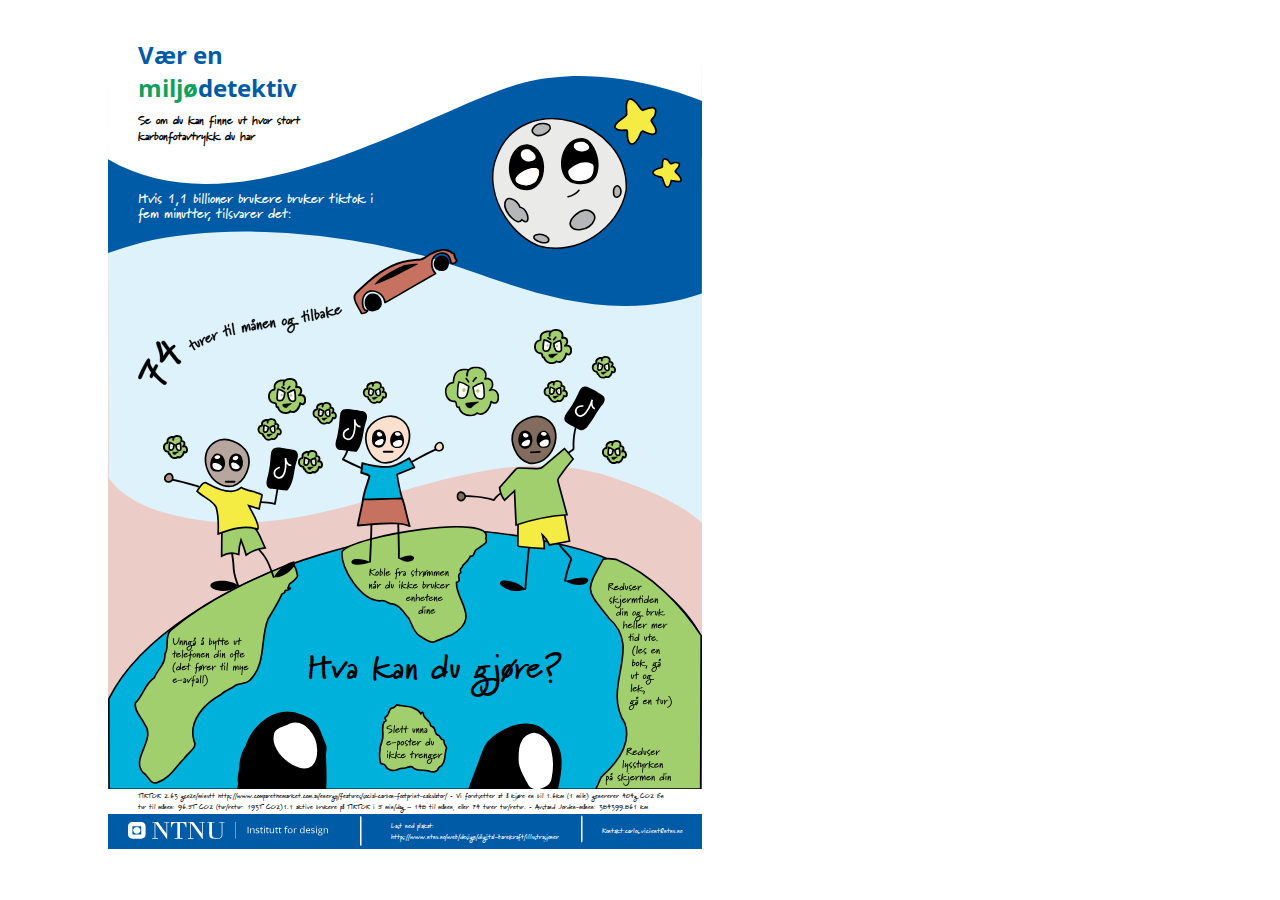
==== index.html @ 93045994 "footer fix" ====
<!DOCTYPE html>
<html lang="en">

<head>
  <meta charset="UTF-8">
  <meta name="viewport" content="width=device-width, initial-scale=1.0">
  <link rel="stylesheet" href="assets/styles/style.css">
  <link rel="shortcut icon" href="assets/icons/moon.svg" type="image/x-icon">
  <title>IDG1293-2024 Oblig 2</title>
</head>
<body>
  <div id="poster">

<!--White wave-->
  <header class="header--white-wave">
    <img class="white-wave__img" src="assets/icons/white-wave.svg" alt="white-wave">
    <div class="header--white-wave__item">
      <h1 class="header--white-wave__title">Vær en <br><span
          class="header--white-wave__title--green">miljø</span>detektiv</h1>
      <h2 class="header--white-wave__subtitle">Se om du kan finne ut hvor stort<br>karbonfotavtrykk du har</h2>
    </div>
  </header>
<!--End of White wave-->

  <section class="cont--blue-wave">
    <div class="cont--blue-wave__wrapper">
    <img class="cont--blue-wave__img" src="assets/icons/blue-wave.svg" src="assets/icons/blue-wave.svg" class="bluewave" alt="bluewave">

      <p class="cont--blue-wave__text">Hvis 1,1 billioner brukere bruker tiktok i<br> fem minutter, tilsvarer det:</p>
    
  <!--Moon and Star conatiner-->
    <div class="cont--blue-wave__figure">
      <img class="moon" src="assets/icons/moon.svg" alt="moon">
      <img class="bigstar" src="assets/icons/bigstar.svg" alt="bigstar">
      <img class="star" src="assets/icons/star.svg" alt="star">
    </div>
  </div>
  </section>
<!--End of blue wave-->
  
  
<!--Lightblue wave-->
  <section class="cont--lightblue-wave">
    <img class="cont--lightblue-wave__img" src="assets/icons/lightblue-wave.svg" class="bluewave" alt="bluewave">
    
  <!--Car-->
    <div class="cont--lightblue__item">
      <img class="cont--lightblue-wave__icon--car" src="assets/icons/car.svg" alt="">
    </div>

    <div class="greenguy--group">
      <!--gg stands for green guy for the reff-->
      <img class="greenguy greenguy--small" id="gg-1" src="assets/icons/small-greenguy.svg" alt="co2-cloud">
      
      <img class="greenguy greenguy--small" id="gg-2" src="assets/icons/small-greenguy.svg" alt="co2-cloud">
      
      <img class="greenguy greenguy--medium" id="gg-3" src="assets/icons/medium-greenguy.svg" alt="co2-cloud">
      
      <img class="greenguy greenguy--large" id="gg-4" src="assets/icons/big-greenguy.svg" alt="co2-cloud">
      
      <img class="greenguy greenguy--medium" id="gg-5" src="assets/icons/medium-greenguy.svg" alt="co2-cloud">
      
      <img class="greenguy greenguy--small" id="gg-6" src="assets/icons/small-greenguy.svg" alt="co2-cloud">
    </div>
  </section>
<!--end of Lightblue wave-->


<!--Lightred "wave"-->
  <section class="cont--lightred-wave">
    
    <div class="cont--lightred-wave__item">
    <!--Animated green guys-->
    <img class="cont--lightred-wave__icon--kids" src="assets/icons/kids.svg" alt="kids">
      </div>
  <!--Earth-->
  <div class="cont--earth">
    <h1 class="cont--earth__title">Hva kan du gjøre?</h1>
    <img class="cont--earth__img" src="assets/icons/earth.svg" alt="earth">
   </div>

    <!--Eyes Container-->
    <div class="cont--eye">
      <!--Left-eye-->
      <div class="cont--eye-left">
        <img class="cont--eye-left--eye" src="assets/icons/left-eye.svg" alt="">
        <img class="cont--eye-left--eyeball" src="assets/icons/left-eyeball.svg" alt="">
      </div>

      <!--Right-eye-->
      <div class="cont--eye-right">
        <img class="cont--eye-right--eye" src="assets/icons/right-eye.svg" alt="">
        <img class="cont--eye-right--eyeball" src="assets/icons/right-eyeball.svg" alt="">
      </div>
    </div>
 
    <!--End of Eyes-->
  </section>
  <!--end of Earth-->
<!--end of Lightred "wave"-->


<!--Footer-->
  <!--White-Footer-->
  <footer class="footer">
    <div class="footer--white">
      <p class="footer--white__text">
        TIKTOK 2.63 gco2e/minutt https://www.comparethemarket.com.au/energy/features/social-carbon-footprint-calculator/
        • Vi forutsetter at å kjøre en bil 1.6km (1 mile) genererer 404g CO2
        En tur til månen: 96.5T CO2 (tur/retur: 193T CO2)1.1 aktive brukere på TIKTOK i 5 min/dag = 148 til månen,
        eller 74 turer tur/retur. • Avstand Jorden-månen: 384399.861 km
      </p>
    </div>
  <!--End of White-Footer-->

  <!--Blue-Footer-->
    <div class="footer--blue">
      <div class="footer--blue__item">
        <img class="footer--blue__img" src="assets/icons/ntnu-logo.svg" alt="Ntnu logo">
      </div>

      <div class="footer--blue__item--divider">
        <svg viewBox="0 0 100 100" width="50px" height="30px">
          <rect x="50%" width="5px" height="100px" rx="0.5vw" ry="0.5vw"  fill="#ffffff"/>
        </svg>
      </div>

      <div class="footer--blue__item">
        <a class="footer--blue__link" href="/assets/icons/poster.svg" download="poster">
          Last ned plakat:<br>https://www.ntnu.no/web/design/digital-barekraft/illustrasjoner</a>
      </div>

      <div class="footer--blue__item--divider">
        <svg viewBox="0 0 100 100" width="30px" height="45px">
          <rect x="50%" width="5px" height="90px" rx="0.5vw" ry="0.5vw"  fill="#ffffff" />
        </svg>
      </div>

      <div class="footer--blue__item">
        <a class="footer--blue__link" href="mailto:carlos.vicient@ntnu.no">
          Kontakt:carlos.vicient@ntnu.no</a>
      </div>
  </footer>
</div>
</div>
  <!--End of Blue-Footer-->
<!--End of Footer-->
</div>
</body>
</html>
---- assets/styles/style.css ----
@font-face {
  font-family: "Marydale-bold";
  src: url("./fonts/Marydale Bold.ttf") format("truetype"), url("./fonts/Marydale Bold.woff") format("woff");
}
@font-face {
  font-family: "Marydale-regular";
  src: url("./fonts/Marydale Regular.ttf") format("truetype"), url("./fonts/Marydale Regular.woff") format("woff");
}
@font-face {
  font-family: "Open-sans";
  src: url("./fonts/Open Sans Bold.ttf") format("truetype"), url("./fonts/Open Sans Bold.woff") format("woff");
}
@keyframes diagonalLeftRight {
  0%, 100% {
    transform: translate(100px, 100px);
  }
  50% {
    transform: translate(0px, 0px);
  }
}
@keyframes backAndForth-left {
  0%, 100% {
    transform: translate(-30%, 0px);
  }
  50% {
    transform: translate(10%, 0px);
  }
}
@keyframes backAndForth-right {
  0%, 100% {
    transform: translate(-60%, 0px);
  }
  50% {
    transform: translate(5%, 0px);
  }
}
@keyframes rotate-then-back {
  0%, 100% {
    transform: rotate(-30deg);
  }
  50% {
    transform: rotate(30deg);
  }
}
@keyframes spin {
  from {
    transform: rotate(0deg);
  }
  to {
    transform: rotate(360deg);
  }
}
@keyframes bounce {
  0%, 100% {
    transform: translateY(0);
  }
  50% {
    transform: translateY(-20px);
  }
}
body {
  padding: 0px 100px;
}

@media (max-width: 760px) {
  body {
    padding: 0;
  }
}
* {
  box-sizing: border-box;
}

#poster {
  display: flex;
  flex-direction: column;
  justify-content: space-between;
  position: relative;
  height: 841px;
  width: 594px;
  background-color: rgba(199, 113, 97, 0.36);
}

.header--white-wave {
  position: relative;
  z-index: 5;
  width: 100%;
  height: auto;
}
.header--white-wave__item {
  position: absolute;
  top: 0;
  z-index: 6;
  padding: 30px 0 0 30px;
}
.header--white-wave__title {
  margin: 0;
  font-family: "Open-sans";
  font-size: 24px;
  color: #005BA7;
}
.header--white-wave__title--green {
  color: #0FA15C;
}
.header--white-wave__subtitle {
  font-family: "Marydale-regular";
  font-size: 12px;
  line-height: 1.3;
}

.white-wave__img {
  position: absolute;
  top: 0;
}

.cont--blue-wave {
  position: absolute;
  top: 60px;
  z-index: 4;
  width: 100%;
}
.cont--blue-wave__wrapper {
  position: relative;
  width: 100%;
  height: 250px;
}
.cont--blue-wave__img {
  position: absolute;
  top: 0;
}
.cont--blue-wave__text {
  font-family: "Marydale-bold";
  font-size: 10.5pt;
  position: absolute;
  color: white;
  top: 110px;
  line-height: 1.1;
  z-index: 5;
  padding-left: 30px;
}
.cont--blue-wave__figure {
  position: absolute;
  top: 50px;
  width: 210px;
  right: 0px;
}

.moon {
  width: 135px;
  animation: rotate-then-back 6s ease-in-out infinite;
}

.bigstar {
  position: absolute;
  top: -20px;
  right: 45px;
  width: 43px;
  animation: spin 6s infinite;
}

.star {
  position: absolute;
  top: 40px;
  width: 30px;
  right: 20px;
  animation: spin 4s linear infinite;
}

.cont--lightblue-wave {
  position: relative;
  width: 100%;
  height: auto;
}
.cont--lightblue-wave__img {
  z-index: 3;
  position: absolute;
  top: 10px;
}
.cont--lightblue-wave__icon--car {
  position: absolute;
  top: 70px;
  width: 350px;
  padding-left: 30px;
  z-index: 4;
}

.cont--lightred-wave {
  position: relative;
  width: 100%;
  height: 500px;
}
.cont--lightred-wave__img {
  z-index: 2;
}
.cont--lightred-wave__item {
  z-index: 4;
  display: flex;
  justify-content: center;
  position: absolute;
  top: 7px;
  width: 100%;
  padding-right: 30px;
}
.cont--lightred-wave__icon--kids {
  width: 80%;
}

.greenguy {
  position: absolute;
}
.greenguy--group {
  width: 100%;
  height: 140px;
  position: absolute;
  top: 175px;
  z-index: 100;
}
.greenguy--small {
  width: 25px;
  animation: bounce 4s linear infinite;
}
.greenguy--medium {
  width: 38px;
  animation: bounce 2s linear infinite;
}
.greenguy--large {
  width: 60px;
  animation: bounce 3s linear infinite;
}

.greenguy:hover {
  animation: spin 0.5s linear infinite;
}

#gg-1 {
  bottom: 35px;
  left: 55px;
}

#gg-2 {
  bottom: 20px;
  left: 190px;
}

#gg-3 {
  bottom: 80px;
  left: 160px;
}

#gg-4 {
  top: 10px;
  right: 200px;
}

#gg-5 {
  top: -25px;
  right: 130px;
}

#gg-6 {
  bottom: 30px;
  right: 75px;
}

.cont--earth {
  position: absolute;
  bottom: 55px;
  width: 100%;
  z-index: 2;
}
.cont--earth__img {
  width: 100%;
}
.cont--earth__title {
  font-family: "Marydale-bold";
  z-index: 10;
  position: absolute;
  top: 45%;
  left: 55%;
  transform: translate(-50%, -50%);
  width: 50%;
  text-align: center;
  font-size: 34px;
}

.cont--eye {
  position: absolute;
  z-index: 10;
  bottom: -30px;
  height: 200px;
  left: 50%;
  transform: translateX(-50%);
  display: flex;
  justify-content: space-between;
  align-items: center;
  width: 100%;
  max-width: 60%;
  z-index: 3;
}

.cont--eye-left {
  display: flex;
  height: 100%;
  width: 150px;
  padding: 0;
}
.cont--eye-left--eye {
  left: 10px;
  position: relative;
  max-width: 60%;
  bottom: 20px;
}
.cont--eye-left--eyeball {
  position: absolute;
  top: 42px;
  left: 45px;
  max-width: 47px;
  animation: backAndForth-left 8s infinite;
}

.cont--eye-right {
  display: flex;
  height: 100%;
  justify-content: center;
  max-width: 50%;
  left: 10px;
}
.cont--eye-right--eye {
  position: relative;
  max-width: 53%;
  padding: 0;
  bottom: 10px;
  left: 20px;
}
.cont--eye-right--eyeball {
  position: absolute;
  top: 52px;
  right: 28px;
  max-width: 38px;
  animation: backAndForth-right 8s infinite;
}

.footer {
  position: absolute;
  bottom: 0;
  z-index: 5;
  width: 100%;
  margin: 0;
  font-size: 8px;
}
.footer__img {
  width: 25vw;
}
.footer__link {
  display: flex;
  justify-content: flex-end;
}

.footer--white {
  display: flex;
  justify-content: center;
  align-items: center;
  background-color: white;
  padding: 0;
  height: 25px;
}
.footer--white__text {
  margin: 0;
  font-size: 6.5px;
  padding: 0 30px;
  text-align: left;
  font-family: "Marydale-bold";
  width: 100%;
}

.footer--blue {
  background-color: #005BA7;
  display: flex;
  justify-content: space-between;
  align-items: center;
  height: 35px;
  padding: 0 20px;
}
.footer--blue__img {
  width: 200px;
}
.footer--blue__item--divider {
  z-index: 5;
}
.footer--blue__link {
  color: rgb(255, 255, 255);
  font-family: "Marydale-bold";
  text-decoration: none;
  font-size: 5pt;
}/*# sourceMappingURL=style.css.map */
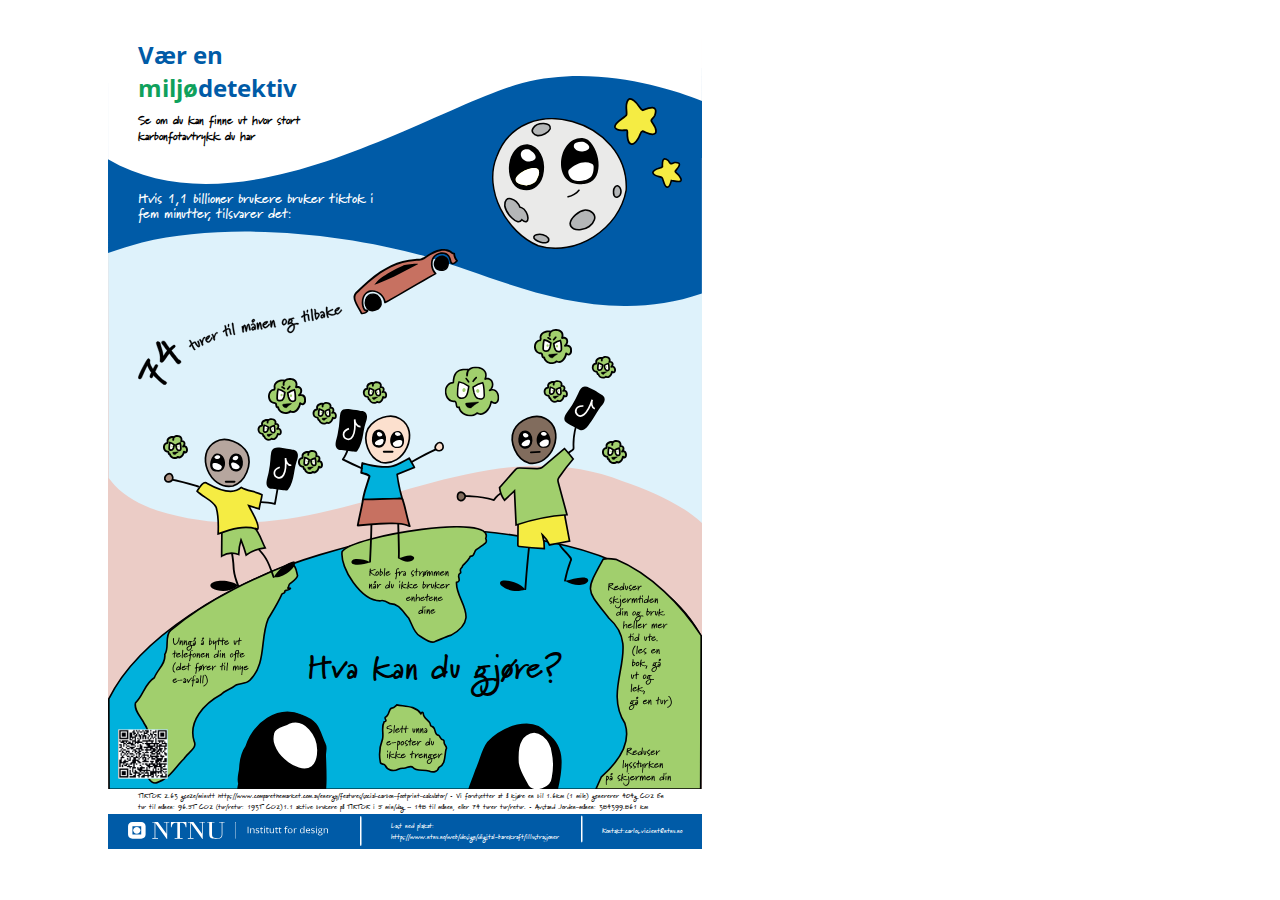
==== commit 5937bea4: "footer fix and qr-code" ====
--- a/index.html
+++ b/index.html
@@ -93,6 +93,9 @@
         <img class="cont--eye-right--eyeball" src="assets/icons/right-eyeball.svg" alt="">
       </div>
     </div>
+
+    <!--Qr-code-->
+    <img class="qr-code" src="assets/icons/qr-code.webp" alt="qr-code">
  
     <!--End of Eyes-->
   </section>
--- a/assets/styles/style.css
+++ b/assets/styles/style.css
@@ -340,6 +340,14 @@
   animation: backAndForth-right 8s infinite;
 }
 
+.qr-code {
+  z-index: 10;
+  width: 50px;
+  position: absolute;
+  bottom: 70px;
+  left: 10px;
+}
+
 .footer {
   position: absolute;
   bottom: 0;
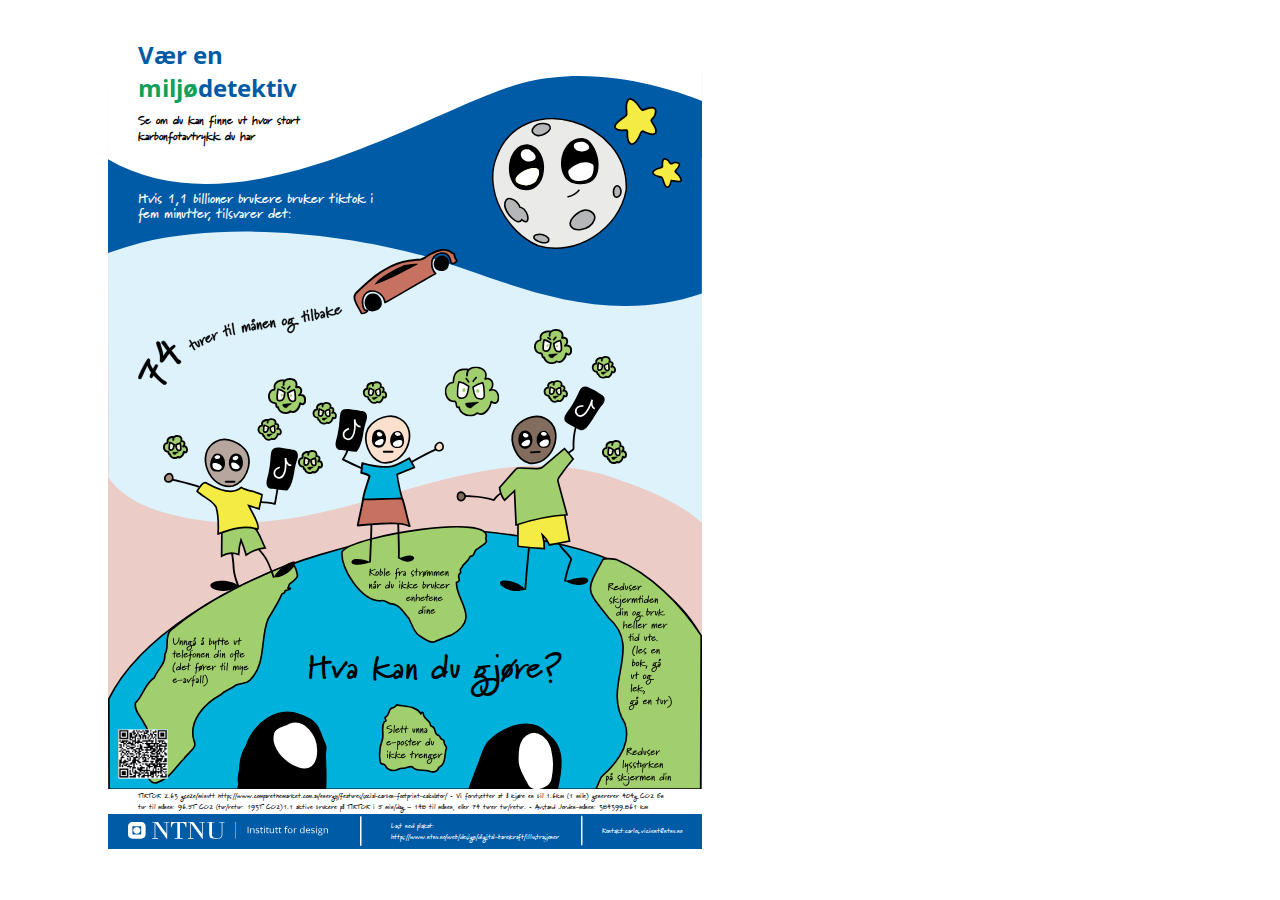
==== commit e9b3c882: "footer fix" ====
--- a/index.html
+++ b/index.html
@@ -124,7 +124,7 @@
 
       <div class="footer--blue__item--divider">
         <svg viewBox="0 0 100 100" width="50px" height="30px">
-          <rect x="50%" width="5px" height="100px" rx="0.5vw" ry="0.5vw"  fill="#ffffff"/>
+          <rect x="50%" width="5px" height="100px" rx="5%" ry="5%"  fill="#ffffff"/>
         </svg>
       </div>
 
@@ -135,7 +135,7 @@
 
       <div class="footer--blue__item--divider">
         <svg viewBox="0 0 100 100" width="30px" height="45px">
-          <rect x="50%" width="5px" height="90px" rx="0.5vw" ry="0.5vw"  fill="#ffffff" />
+          <rect x="50%" width="5px" height="100px" rx="5%" ry="5%"  fill="#ffffff" />
         </svg>
       </div>
 
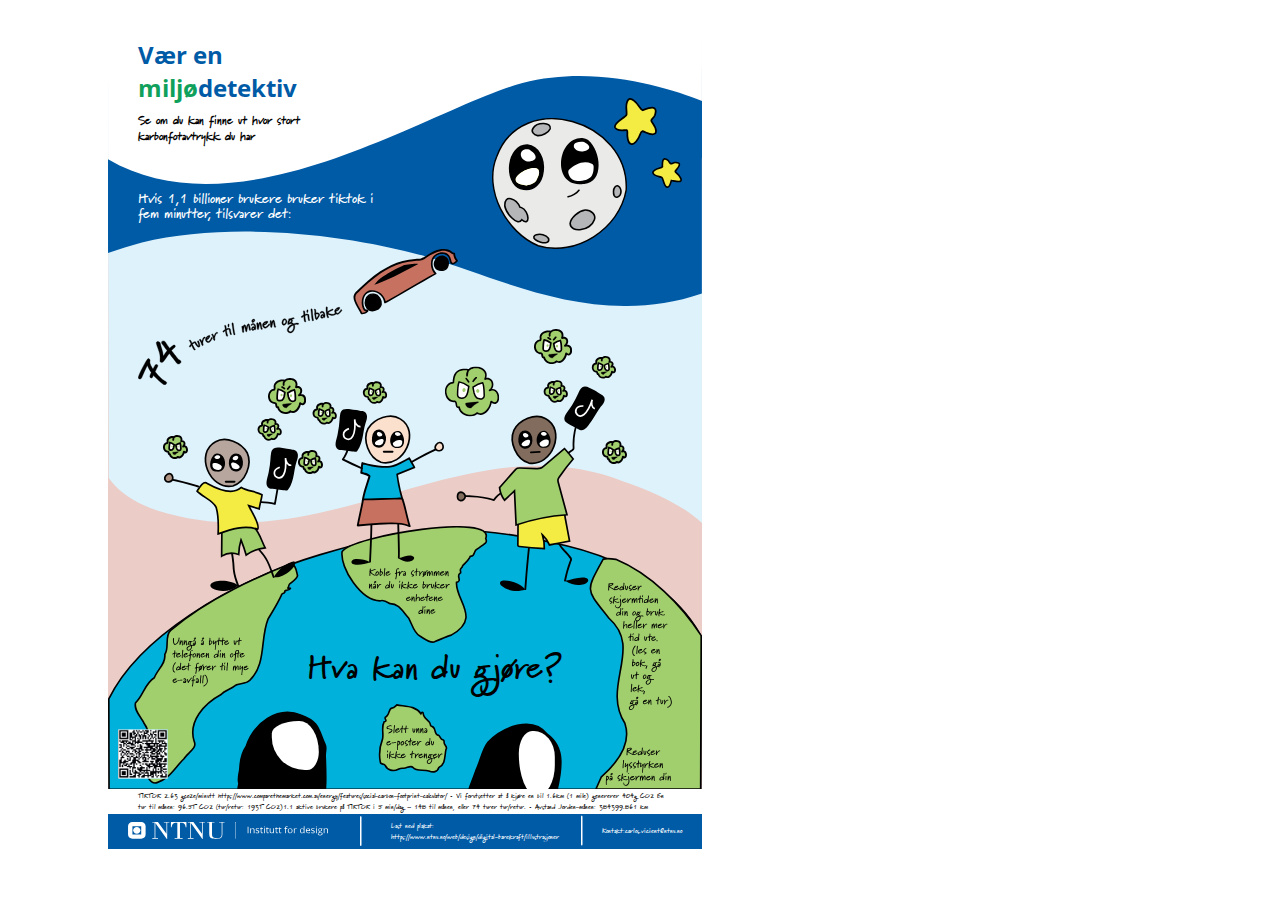
==== commit e16685fd: "eye-css-drawings" ====
--- a/index.html
+++ b/index.html
@@ -84,13 +84,13 @@
       <!--Left-eye-->
       <div class="cont--eye-left">
         <img class="cont--eye-left--eye" src="assets/icons/left-eye.svg" alt="">
-        <img class="cont--eye-left--eyeball" src="assets/icons/left-eyeball.svg" alt="">
+        <div class="cont--eye-left--eyeball"></div>
       </div>
 
       <!--Right-eye-->
       <div class="cont--eye-right">
         <img class="cont--eye-right--eye" src="assets/icons/right-eye.svg" alt="">
-        <img class="cont--eye-right--eyeball" src="assets/icons/right-eyeball.svg" alt="">
+        <div class="cont--eye-right--eyeball"></div>
       </div>
     </div>
 
--- a/assets/styles/style.css
+++ b/assets/styles/style.css
@@ -23,15 +23,15 @@
     transform: translate(-30%, 0px);
   }
   50% {
-    transform: translate(10%, 0px);
+    transform: translate(5%, 0px);
   }
 }
 @keyframes backAndForth-right {
   0%, 100% {
-    transform: translate(-60%, 0px);
+    transform: translate(-70%, 0px);
   }
   50% {
-    transform: translate(5%, 0px);
+    transform: translate(-5%, 0px);
   }
 }
 @keyframes rotate-then-back {
@@ -314,8 +314,11 @@
   position: absolute;
   top: 42px;
   left: 45px;
-  max-width: 47px;
+  width: 47px;
+  height: 49px;
+  background-color: white;
   animation: backAndForth-left 8s infinite;
+  border-radius: 81% 59% 35% 100%/36% 89% 53% 95%;
 }
 
 .cont--eye-right {
@@ -336,8 +339,11 @@
   position: absolute;
   top: 52px;
   right: 28px;
-  max-width: 38px;
+  width: 36px;
+  height: 64px;
   animation: backAndForth-right 8s infinite;
+  border-radius: 37% 58% 47% 47%/35% 40% 46% 65%;
+  background-color: white;
 }
 
 .qr-code {
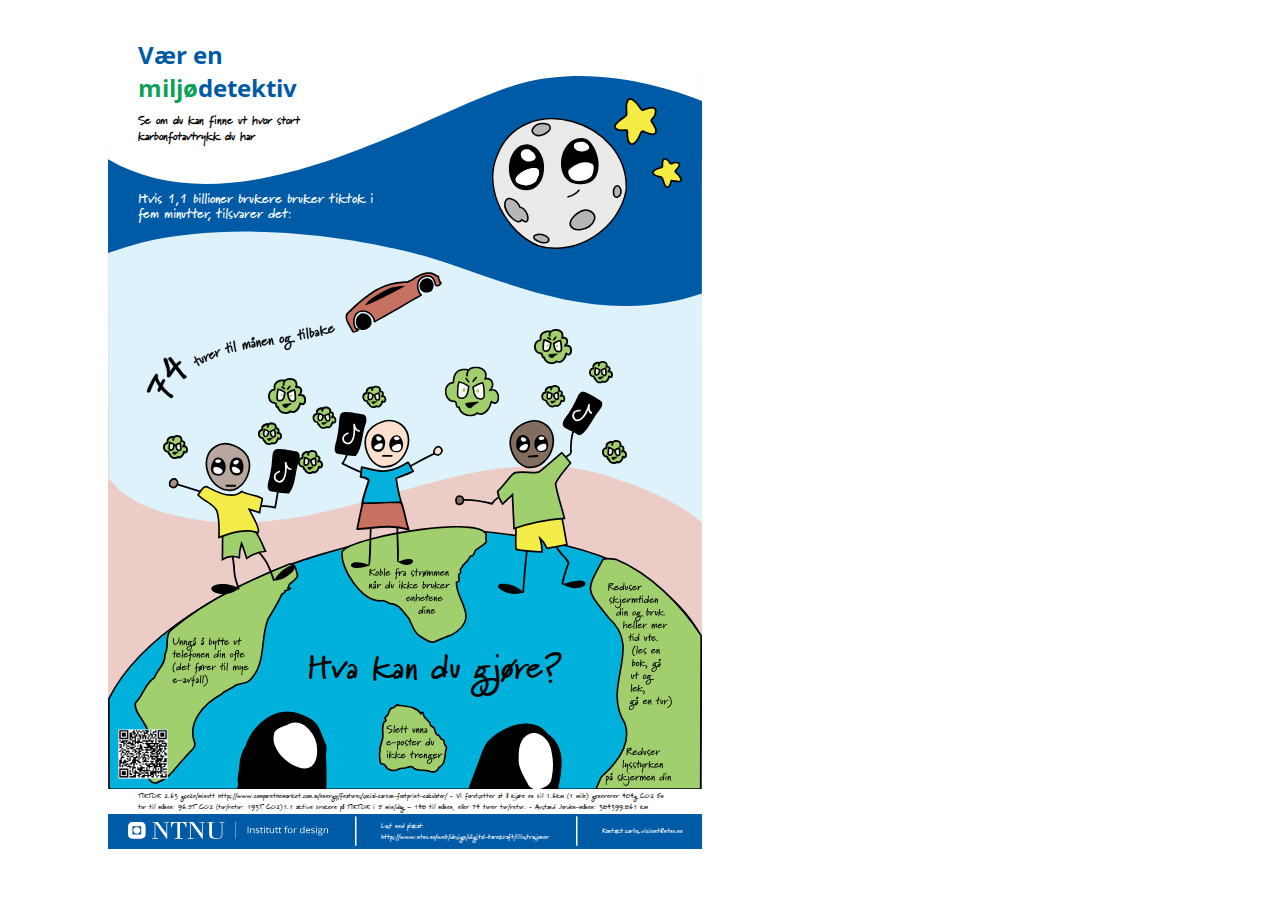
==== commit ab0a3362: "arm animation" ====
--- a/index.html
+++ b/index.html
@@ -48,6 +48,7 @@
       <img class="cont--lightblue-wave__icon--car" src="assets/icons/car.svg" alt="">
     </div>
 
+    <!--Animated green guys-->
     <div class="greenguy--group">
       <!--gg stands for green guy for the reff-->
       <img class="greenguy greenguy--small" id="gg-1" src="assets/icons/small-greenguy.svg" alt="co2-cloud">
@@ -68,11 +69,14 @@
 
 <!--Lightred "wave"-->
   <section class="cont--lightred-wave">
-    
-    <div class="cont--lightred-wave__item">
-    <!--Animated green guys-->
+  
+  <div class="cont--lightred-wave__item">
+    <!--Kids svg-->
     <img class="cont--lightred-wave__icon--kids" src="assets/icons/kids.svg" alt="kids">
-      </div>
+    <!--Arm svg-->
+    <img class="cont--lightred-wave__icon--arm" src="assets/icons/arm.svg" alt="arm">
+  </div>
+
   <!--Earth-->
   <div class="cont--earth">
     <h1 class="cont--earth__title">Hva kan du gjøre?</h1>
@@ -84,13 +88,13 @@
       <!--Left-eye-->
       <div class="cont--eye-left">
         <img class="cont--eye-left--eye" src="assets/icons/left-eye.svg" alt="">
-        <div class="cont--eye-left--eyeball"></div>
+        <img class="cont--eye-left--eyeball" src="assets/icons/left-eyeball.svg" alt="">
       </div>
 
       <!--Right-eye-->
       <div class="cont--eye-right">
         <img class="cont--eye-right--eye" src="assets/icons/right-eye.svg" alt="">
-        <div class="cont--eye-right--eyeball"></div>
+        <img class="cont--eye-right--eyeball" src="assets/icons/right-eyeball.svg" alt="">
       </div>
     </div>
 
@@ -134,7 +138,7 @@
       </div>
 
       <div class="footer--blue__item--divider">
-        <svg viewBox="0 0 100 100" width="30px" height="45px">
+        <svg viewBox="0 0 100 100" width="50px" height="30px">
           <rect x="50%" width="5px" height="100px" rx="5%" ry="5%"  fill="#ffffff" />
         </svg>
       </div>
--- a/assets/styles/style.css
+++ b/assets/styles/style.css
@@ -23,15 +23,15 @@
     transform: translate(-30%, 0px);
   }
   50% {
-    transform: translate(5%, 0px);
+    transform: translate(10%, 0px);
   }
 }
 @keyframes backAndForth-right {
   0%, 100% {
-    transform: translate(-70%, 0px);
+    transform: translate(-60%, 0px);
   }
   50% {
-    transform: translate(-5%, 0px);
+    transform: translate(5%, 0px);
   }
 }
 @keyframes rotate-then-back {
@@ -197,12 +197,19 @@
   display: flex;
   justify-content: center;
   position: absolute;
-  top: 7px;
-  width: 100%;
-  padding-right: 30px;
+  top: 12px;
+  width: 100%;
 }
 .cont--lightred-wave__icon--kids {
-  width: 80%;
+  width: 70%;
+  z-index: 5;
+}
+.cont--lightred-wave__icon--arm {
+  position: absolute;
+  width: 40px;
+  bottom: 100px;
+  left: 60px;
+  z-index: 3;
 }
 
 .greenguy {
@@ -314,11 +321,8 @@
   position: absolute;
   top: 42px;
   left: 45px;
-  width: 47px;
-  height: 49px;
-  background-color: white;
+  max-width: 47px;
   animation: backAndForth-left 8s infinite;
-  border-radius: 81% 59% 35% 100%/36% 89% 53% 95%;
 }
 
 .cont--eye-right {
@@ -339,11 +343,8 @@
   position: absolute;
   top: 52px;
   right: 28px;
-  width: 36px;
-  height: 64px;
+  max-width: 38px;
   animation: backAndForth-right 8s infinite;
-  border-radius: 37% 58% 47% 47%/35% 40% 46% 65%;
-  background-color: white;
 }
 
 .qr-code {
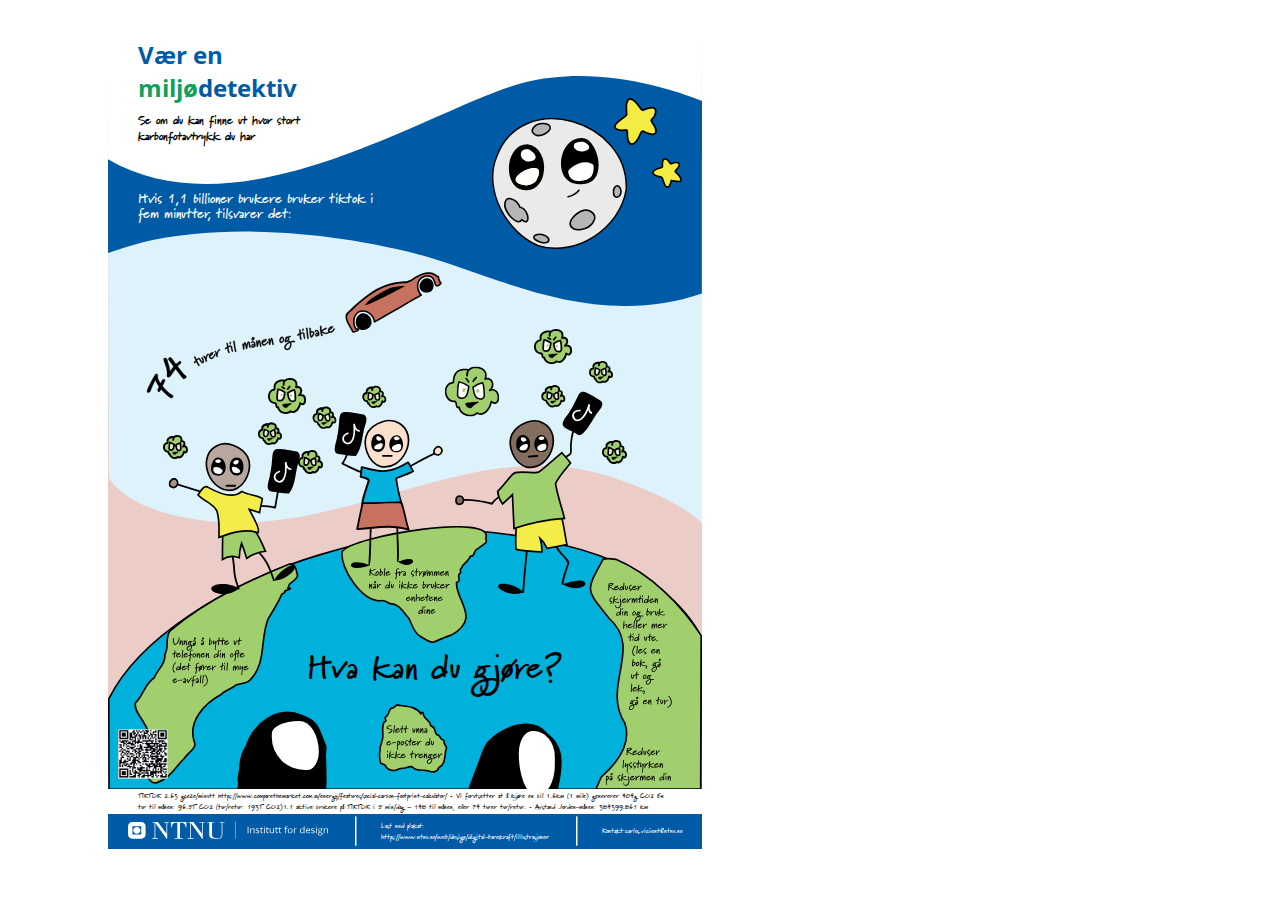
==== commit ffe7e079: "Merge branch 'poster' of https://github.com/AdvancedCSS2024/idg1293-2024-oblig2-group-14 into poster" ====
--- a/index.html
+++ b/index.html
@@ -88,13 +88,13 @@
       <!--Left-eye-->
       <div class="cont--eye-left">
         <img class="cont--eye-left--eye" src="assets/icons/left-eye.svg" alt="">
-        <img class="cont--eye-left--eyeball" src="assets/icons/left-eyeball.svg" alt="">
+        <div class="cont--eye-left--eyeball"></div>
       </div>
 
       <!--Right-eye-->
       <div class="cont--eye-right">
         <img class="cont--eye-right--eye" src="assets/icons/right-eye.svg" alt="">
-        <img class="cont--eye-right--eyeball" src="assets/icons/right-eyeball.svg" alt="">
+        <div class="cont--eye-right--eyeball"></div>
       </div>
     </div>
 
--- a/assets/styles/style.css
+++ b/assets/styles/style.css
@@ -23,15 +23,15 @@
     transform: translate(-30%, 0px);
   }
   50% {
-    transform: translate(10%, 0px);
+    transform: translate(5%, 0px);
   }
 }
 @keyframes backAndForth-right {
   0%, 100% {
-    transform: translate(-60%, 0px);
+    transform: translate(-70%, 0px);
   }
   50% {
-    transform: translate(5%, 0px);
+    transform: translate(-5%, 0px);
   }
 }
 @keyframes rotate-then-back {
@@ -321,8 +321,11 @@
   position: absolute;
   top: 42px;
   left: 45px;
-  max-width: 47px;
+  width: 47px;
+  height: 49px;
+  background-color: white;
   animation: backAndForth-left 8s infinite;
+  border-radius: 81% 59% 35% 100%/36% 89% 53% 95%;
 }
 
 .cont--eye-right {
@@ -343,8 +346,11 @@
   position: absolute;
   top: 52px;
   right: 28px;
-  max-width: 38px;
+  width: 36px;
+  height: 64px;
   animation: backAndForth-right 8s infinite;
+  border-radius: 37% 58% 47% 47%/35% 40% 46% 65%;
+  background-color: white;
 }
 
 .qr-code {
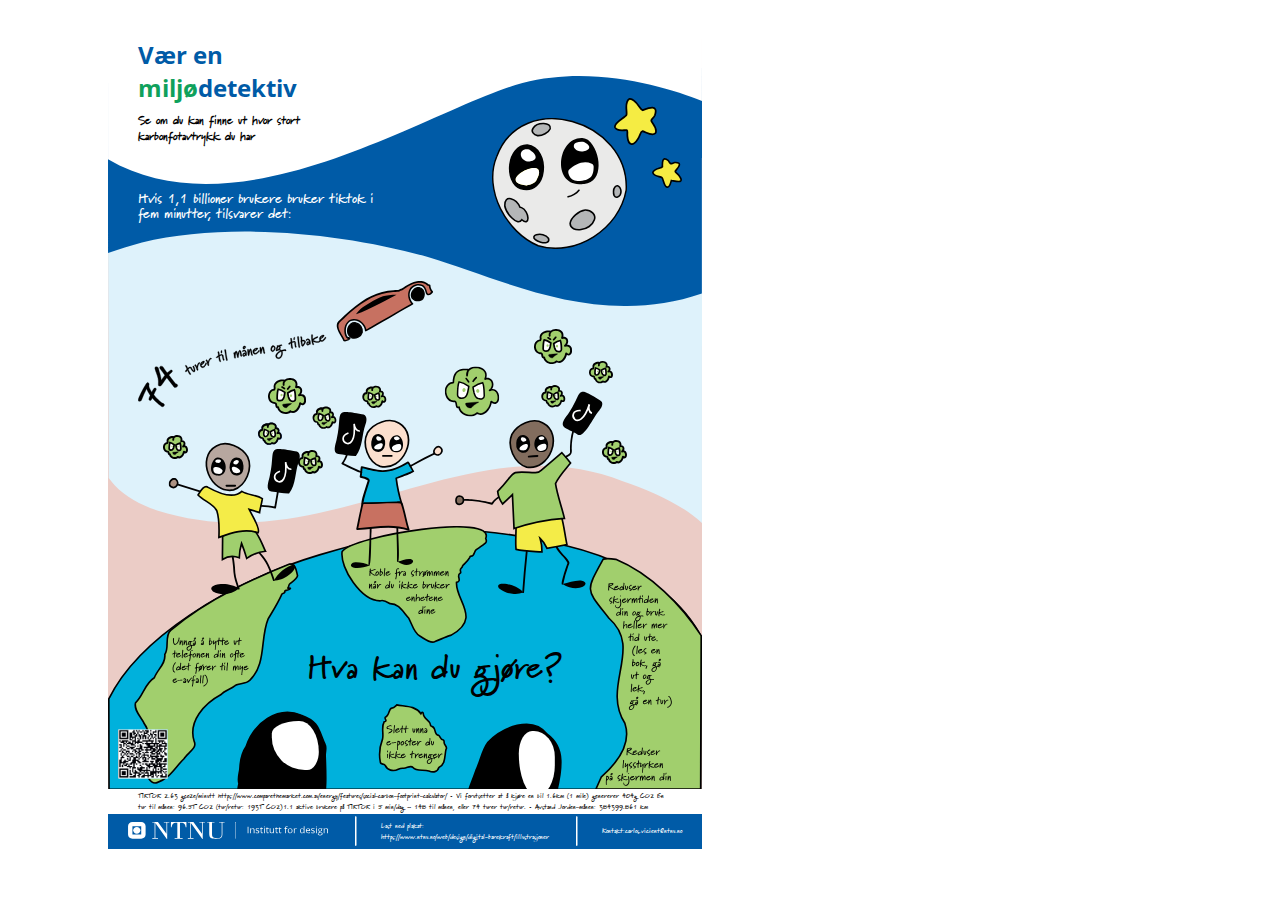
==== commit c1bd9535: "mia finish" ====
--- a/index.html
+++ b/index.html
@@ -8,150 +8,149 @@
   <link rel="shortcut icon" href="assets/icons/moon.svg" type="image/x-icon">
   <title>IDG1293-2024 Oblig 2</title>
 </head>
+
 <body>
-  <div id="poster">
+<!--Poster container-->
+<div id="poster">
+  <!--White wave-->
+    <header class="header--white-wave">
+      <img class="white-wave__img" src="assets/icons/white-wave.svg" alt="white-wave">
+      <div class="header--white-wave__item">
+        <h1 class="header--white-wave__title">Vær en<br><span
+            class="header--white-wave__title--green">miljø</span>detektiv</h1>
+        <h2 class="header--white-wave__subtitle">Se om du kan finne ut hvor stort<br>karbonfotavtrykk du har</h2>
+      </div>
+    </header>
+  <!--End of White wave-->
 
-<!--White wave-->
-  <header class="header--white-wave">
-    <img class="white-wave__img" src="assets/icons/white-wave.svg" alt="white-wave">
-    <div class="header--white-wave__item">
-      <h1 class="header--white-wave__title">Vær en <br><span
-          class="header--white-wave__title--green">miljø</span>detektiv</h1>
-      <h2 class="header--white-wave__subtitle">Se om du kan finne ut hvor stort<br>karbonfotavtrykk du har</h2>
-    </div>
-  </header>
-<!--End of White wave-->
 
-  <section class="cont--blue-wave">
-    <div class="cont--blue-wave__wrapper">
-    <img class="cont--blue-wave__img" src="assets/icons/blue-wave.svg" src="assets/icons/blue-wave.svg" class="bluewave" alt="bluewave">
+  <!--Blue wave-->
+    <section class="cont--blue-wave">
+        <img class="cont--blue-wave__img" src="assets/icons/blue-wave.svg" src="assets/icons/blue-wave.svg" alt="bluewave">
 
-      <p class="cont--blue-wave__text">Hvis 1,1 billioner brukere bruker tiktok i<br> fem minutter, tilsvarer det:</p>
-    
-  <!--Moon and Star conatiner-->
-    <div class="cont--blue-wave__figure">
-      <img class="moon" src="assets/icons/moon.svg" alt="moon">
-      <img class="bigstar" src="assets/icons/bigstar.svg" alt="bigstar">
-      <img class="star" src="assets/icons/star.svg" alt="star">
-    </div>
-  </div>
-  </section>
-<!--End of blue wave-->
-  
-  
-<!--Lightblue wave-->
-  <section class="cont--lightblue-wave">
-    <img class="cont--lightblue-wave__img" src="assets/icons/lightblue-wave.svg" class="bluewave" alt="bluewave">
-    
-  <!--Car-->
-    <div class="cont--lightblue__item">
-      <img class="cont--lightblue-wave__icon--car" src="assets/icons/car.svg" alt="">
-    </div>
+        <p class="cont--blue-wave__text">Hvis 1,1 billioner brukere bruker tiktok i<br> fem minutter, tilsvarer det:</p>
+
+      <!--Moon and Star continer-->
+        <div class="cont--blue-wave__figure">
+          <img class="moon" src="assets/icons/moon.svg" alt="moon">
+          <img class="bigstar" src="assets/icons/bigstar.svg" alt="bigstar">
+          <img class="star" src="assets/icons/star.svg" alt="star">
+        </div>
+    </section>
+  <!--End of blue wave-->
+
+
+  <!--Lightblue wave-->
+    <section class="cont--lightblue-wave">
+      <img class="cont--lightblue-wave__img" src="assets/icons/lightblue-wave.svg" alt="lightbluewave">
+
+    <!--Car-->
+      <div class="cont--lightblue__item">
+        <img class="cont--lightblue-wave__icon--car" src="assets/icons/car.svg" alt="car">
+      </div>
 
     <!--Animated green guys-->
-    <div class="greenguy--group">
+      <div class="greenguy--group">
       <!--gg stands for green guy for the reff-->
-      <img class="greenguy greenguy--small" id="gg-1" src="assets/icons/small-greenguy.svg" alt="co2-cloud">
-      
-      <img class="greenguy greenguy--small" id="gg-2" src="assets/icons/small-greenguy.svg" alt="co2-cloud">
-      
-      <img class="greenguy greenguy--medium" id="gg-3" src="assets/icons/medium-greenguy.svg" alt="co2-cloud">
-      
-      <img class="greenguy greenguy--large" id="gg-4" src="assets/icons/big-greenguy.svg" alt="co2-cloud">
-      
-      <img class="greenguy greenguy--medium" id="gg-5" src="assets/icons/medium-greenguy.svg" alt="co2-cloud">
-      
-      <img class="greenguy greenguy--small" id="gg-6" src="assets/icons/small-greenguy.svg" alt="co2-cloud">
-    </div>
-  </section>
-<!--end of Lightblue wave-->
+        <img class="greenguy greenguy--small" id="gg-1" src="assets/icons/small-greenguy.svg" alt="co2-cloud">
+
+        <img class="greenguy greenguy--small" id="gg-2" src="assets/icons/small-greenguy.svg" alt="co2-cloud">
+
+        <img class="greenguy greenguy--medium" id="gg-3" src="assets/icons/medium-greenguy.svg" alt="co2-cloud">
+
+        <img class="greenguy greenguy--large" id="gg-4" src="assets/icons/big-greenguy.svg" alt="co2-cloud">
+
+        <img class="greenguy greenguy--medium" id="gg-5" src="assets/icons/medium-greenguy.svg" alt="co2-cloud">
+
+        <img class="greenguy greenguy--small" id="gg-6" src="assets/icons/small-greenguy.svg" alt="co2-cloud">
+      </div>
+    </section>
+  <!--end of Lightblue wave-->
 
 
-<!--Lightred "wave"-->
-  <section class="cont--lightred-wave">
-  
-  <div class="cont--lightred-wave__item">
-    <!--Kids svg-->
-    <img class="cont--lightred-wave__icon--kids" src="assets/icons/kids.svg" alt="kids">
-    <!--Arm svg-->
-    <img class="cont--lightred-wave__icon--arm" src="assets/icons/arm.svg" alt="arm">
-  </div>
+  <!--Lightred "wave"-->
+    <section class="cont--lightred-wave">
+      <div class="cont--lightred-wave__item">
+      <!--Kids svg-->
+        <img class="cont--lightred-wave__icon--kids" src="assets/icons/kids.svg" alt="kids">
+      <!--Arm svg-->
+        <img class="cont--lightred-wave__icon--arm" src="assets/icons/arm.svg" alt="arm">
+      </div>
 
-  <!--Earth-->
-  <div class="cont--earth">
-    <h1 class="cont--earth__title">Hva kan du gjøre?</h1>
-    <img class="cont--earth__img" src="assets/icons/earth.svg" alt="earth">
-   </div>
+    <!--Earth-->
+      <div class="cont--earth">
+        <h1 class="cont--earth__title">Hva kan du gjøre?</h1>
+        <img class="cont--earth__img" src="assets/icons/earth.svg" alt="earth">
+      </div>
 
     <!--Eyes Container-->
-    <div class="cont--eye">
+      <div class="cont--eyes">
       <!--Left-eye-->
-      <div class="cont--eye-left">
-        <img class="cont--eye-left--eye" src="assets/icons/left-eye.svg" alt="">
-        <div class="cont--eye-left--eyeball"></div>
-      </div>
+        <div class="cont--left">
+          <img class="cont--left--eye" src="assets/icons/left-eye.svg" alt="">
+          <div class="cont--left--eyeball"></div>
+        </div>
 
       <!--Right-eye-->
-      <div class="cont--eye-right">
-        <img class="cont--eye-right--eye" src="assets/icons/right-eye.svg" alt="">
-        <div class="cont--eye-right--eyeball"></div>
+        <div class="cont--right">
+          <img class="cont--right--eye" src="assets/icons/right-eye.svg" alt="">
+          <div class="cont--right--eyeball"></div>
+        </div>
       </div>
-    </div>
+      <!--End of Eyes-->
 
-    <!--Qr-code-->
-    <img class="qr-code" src="assets/icons/qr-code.webp" alt="qr-code">
- 
-    <!--End of Eyes-->
-  </section>
+      <!--Qr-code-->
+      <img class="qr-code" src="assets/icons/qr-code.webp" alt="qr-code">
+    </section>
   <!--end of Earth-->
-<!--end of Lightred "wave"-->
+  <!--end of Lightred "wave"-->
 
 
-<!--Footer-->
-  <!--White-Footer-->
-  <footer class="footer">
-    <div class="footer--white">
-      <p class="footer--white__text">
-        TIKTOK 2.63 gco2e/minutt https://www.comparethemarket.com.au/energy/features/social-carbon-footprint-calculator/
-        • Vi forutsetter at å kjøre en bil 1.6km (1 mile) genererer 404g CO2
-        En tur til månen: 96.5T CO2 (tur/retur: 193T CO2)1.1 aktive brukere på TIKTOK i 5 min/dag = 148 til månen,
-        eller 74 turer tur/retur. • Avstand Jorden-månen: 384399.861 km
-      </p>
-    </div>
-  <!--End of White-Footer-->
+  <!--Footer-->
+    <!--White-Footer-->
+    <footer class="footer">
+      <div class="footer--white">
+        <p class="footer--white__text">
+          TIKTOK 2.63 gco2e/minutt
+          https://www.comparethemarket.com.au/energy/features/social-carbon-footprint-calculator/
+          • Vi forutsetter at å kjøre en bil 1.6km (1 mile) genererer 404g CO2
+          En tur til månen: 96.5T CO2 (tur/retur: 193T CO2)1.1 aktive brukere på TIKTOK i 5 min/dag = 148 til månen,
+          eller 74 turer tur/retur. • Avstand Jorden-månen: 384399.861 km
+        </p>
+      </div>
+    <!--End of White-Footer-->
 
-  <!--Blue-Footer-->
-    <div class="footer--blue">
-      <div class="footer--blue__item">
-        <img class="footer--blue__img" src="assets/icons/ntnu-logo.svg" alt="Ntnu logo">
+    <!--Blue-Footer-->
+      <div class="footer--blue">
+        <div class="footer--blue__item">
+          <img class="footer--blue__img" src="assets/icons/ntnu-logo.svg" alt="Ntnu logo">
+        </div>
+
+        <div class="footer--blue__item--divider">
+          <svg viewBox="0 0 100 100" width="50px" height="30px">
+            <rect x="50%" width="5px" height="100px" rx="5%" ry="5%" fill="#ffffff" />
+          </svg>
+        </div>
+
+        <div class="footer--blue__item">
+          <a class="footer--blue__link" href="/assets/icons/poster.svg" download="poster">
+            Last ned plakat:<br>https://www.ntnu.no/web/design/digital-barekraft/illustrasjoner</a>
+        </div>
+
+        <div class="footer--blue__item--divider">
+          <svg viewBox="0 0 100 100" width="50px" height="30px">
+            <rect x="50%" width="5px" height="100px" rx="5%" ry="5%" fill="#ffffff" />
+          </svg>
+        </div>
+
+        <div class="footer--blue__item">
+          <a class="footer--blue__link" href="mailto:carlos.vicient@ntnu.no">
+            Kontakt:carlos.vicient@ntnu.no</a>
+        </div>
       </div>
-
-      <div class="footer--blue__item--divider">
-        <svg viewBox="0 0 100 100" width="50px" height="30px">
-          <rect x="50%" width="5px" height="100px" rx="5%" ry="5%"  fill="#ffffff"/>
-        </svg>
-      </div>
-
-      <div class="footer--blue__item">
-        <a class="footer--blue__link" href="/assets/icons/poster.svg" download="poster">
-          Last ned plakat:<br>https://www.ntnu.no/web/design/digital-barekraft/illustrasjoner</a>
-      </div>
-
-      <div class="footer--blue__item--divider">
-        <svg viewBox="0 0 100 100" width="50px" height="30px">
-          <rect x="50%" width="5px" height="100px" rx="5%" ry="5%"  fill="#ffffff" />
-        </svg>
-      </div>
-
-      <div class="footer--blue__item">
-        <a class="footer--blue__link" href="mailto:carlos.vicient@ntnu.no">
-          Kontakt:carlos.vicient@ntnu.no</a>
-      </div>
-  </footer>
-</div>
-</div>
-  <!--End of Blue-Footer-->
-<!--End of Footer-->
+    </footer>
+    <!--End of Blue-Footer-->
+    <!--End of Footer-->
 </div>
 </body>
 </html>--- a/assets/styles/style.css
+++ b/assets/styles/style.css
@@ -81,10 +81,16 @@
   background-color: rgba(199, 113, 97, 0.36);
 }
 
+.header--white-wave,
+.cont--blue-wave,
+.cont--lightblue-wave,
+.cont--lightred-wave {
+  position: relative;
+  width: 100%;
+}
+
 .header--white-wave {
-  position: relative;
   z-index: 5;
-  width: 100%;
   height: auto;
 }
 .header--white-wave__item {
@@ -119,30 +125,25 @@
   z-index: 4;
   width: 100%;
 }
-.cont--blue-wave__wrapper {
-  position: relative;
-  width: 100%;
-  height: 250px;
+.cont--blue-wave__img, .cont--blue-wave__text, .cont--blue-wave__figure {
+  position: absolute;
 }
 .cont--blue-wave__img {
-  position: absolute;
   top: 0;
 }
 .cont--blue-wave__text {
   font-family: "Marydale-bold";
   font-size: 10.5pt;
-  position: absolute;
+  line-height: 1.1;
   color: white;
   top: 110px;
-  line-height: 1.1;
   z-index: 5;
   padding-left: 30px;
 }
 .cont--blue-wave__figure {
-  position: absolute;
   top: 50px;
   width: 210px;
-  right: 0px;
+  right: 0;
 }
 
 .moon {
@@ -150,8 +151,11 @@
   animation: rotate-then-back 6s ease-in-out infinite;
 }
 
+.bigstar, .star {
+  position: absolute;
+}
+
 .bigstar {
-  position: absolute;
   top: -20px;
   right: 45px;
   width: 43px;
@@ -159,7 +163,6 @@
 }
 
 .star {
-  position: absolute;
   top: 40px;
   width: 30px;
   right: 20px;
@@ -167,8 +170,6 @@
 }
 
 .cont--lightblue-wave {
-  position: relative;
-  width: 100%;
   height: auto;
 }
 .cont--lightblue-wave__img {
@@ -185,8 +186,6 @@
 }
 
 .cont--lightred-wave {
-  position: relative;
-  width: 100%;
   height: 500px;
 }
 .cont--lightred-wave__img {
@@ -290,7 +289,7 @@
   font-size: 34px;
 }
 
-.cont--eye {
+.cont--eyes {
   position: absolute;
   z-index: 10;
   bottom: -30px;
@@ -305,19 +304,19 @@
   z-index: 3;
 }
 
-.cont--eye-left {
+.cont--left {
   display: flex;
   height: 100%;
   width: 150px;
   padding: 0;
 }
-.cont--eye-left--eye {
+.cont--left--eye {
   left: 10px;
   position: relative;
   max-width: 60%;
   bottom: 20px;
 }
-.cont--eye-left--eyeball {
+.cont--left--eyeball {
   position: absolute;
   top: 42px;
   left: 45px;
@@ -328,21 +327,21 @@
   border-radius: 81% 59% 35% 100%/36% 89% 53% 95%;
 }
 
-.cont--eye-right {
+.cont--right {
   display: flex;
   height: 100%;
   justify-content: center;
   max-width: 50%;
   left: 10px;
 }
-.cont--eye-right--eye {
+.cont--right--eye {
   position: relative;
   max-width: 53%;
   padding: 0;
   bottom: 10px;
   left: 20px;
 }
-.cont--eye-right--eyeball {
+.cont--right--eyeball {
   position: absolute;
   top: 52px;
   right: 28px;
@@ -409,7 +408,7 @@
   z-index: 5;
 }
 .footer--blue__link {
-  color: rgb(255, 255, 255);
+  color: white;
   font-family: "Marydale-bold";
   text-decoration: none;
   font-size: 5pt;
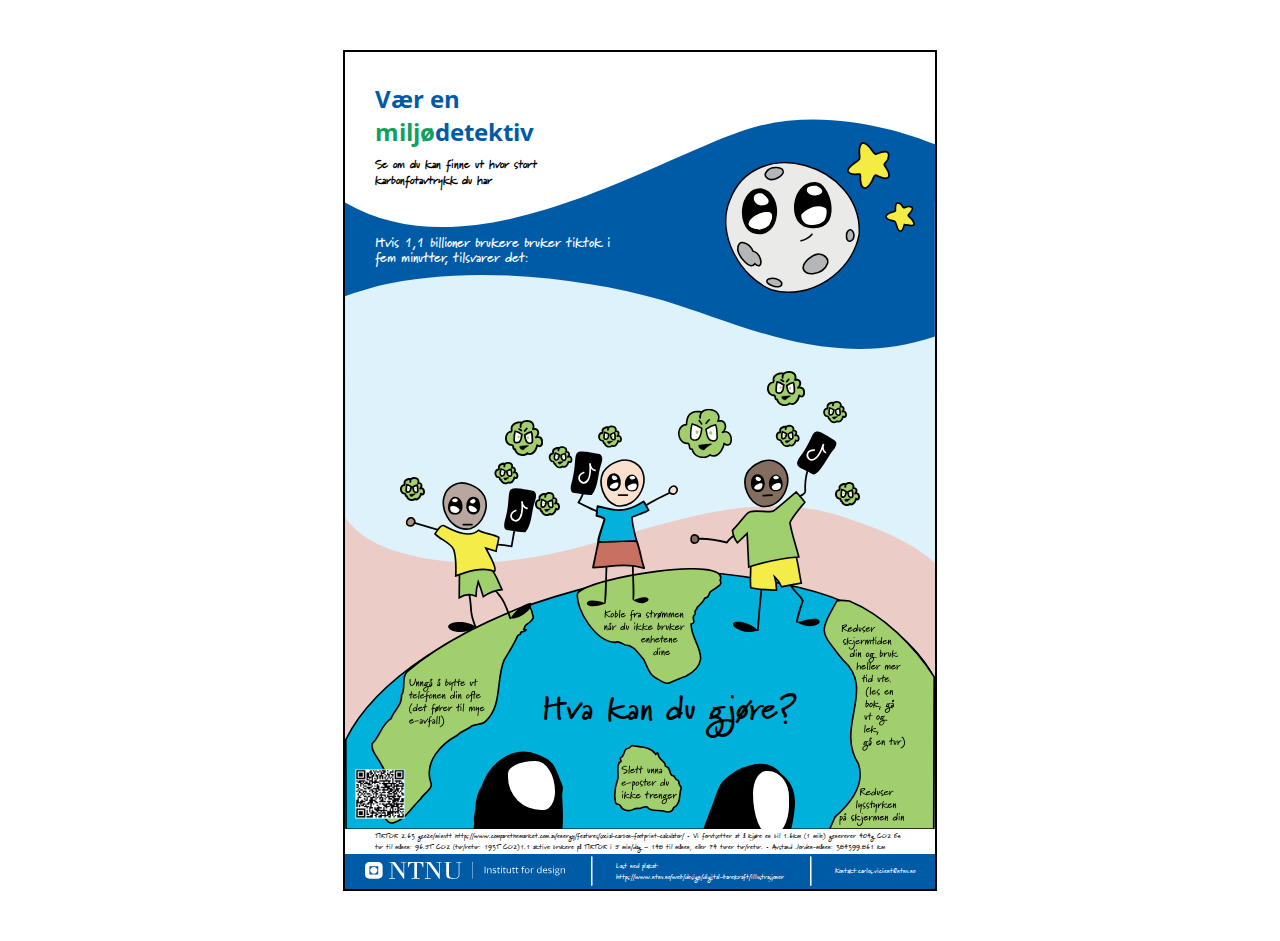
==== commit 5a74cc9b: "last push" ====
--- a/index.html
+++ b/index.html
@@ -26,7 +26,7 @@
 
   <!--Blue wave-->
     <section class="cont--blue-wave">
-        <img class="cont--blue-wave__img" src="assets/icons/blue-wave.svg" src="assets/icons/blue-wave.svg" alt="bluewave">
+        <img class="cont--blue-wave__img" src="assets/icons/blue-wave.svg" alt="bluewave">
 
         <p class="cont--blue-wave__text">Hvis 1,1 billioner brukere bruker tiktok i<br> fem minutter, tilsvarer det:</p>
 
--- a/assets/styles/style.css
+++ b/assets/styles/style.css
@@ -10,14 +10,6 @@
   font-family: "Open-sans";
   src: url("./fonts/Open Sans Bold.ttf") format("truetype"), url("./fonts/Open Sans Bold.woff") format("woff");
 }
-@keyframes diagonalLeftRight {
-  0%, 100% {
-    transform: translate(100px, 100px);
-  }
-  50% {
-    transform: translate(0px, 0px);
-  }
-}
 @keyframes backAndForth-left {
   0%, 100% {
     transform: translate(-30%, 0px);
@@ -58,13 +50,20 @@
     transform: translateY(-20px);
   }
 }
-body {
-  padding: 0px 100px;
-}
-
 @media (max-width: 760px) {
+  html {
+    margin: 0;
+  }
   body {
-    padding: 0;
+    margin: 0;
+  }
+}
+@media (min-width: 760px) {
+  body {
+    padding: 50px 100px;
+    display: grid;
+    justify-content: center;
+    margin: 0;
   }
 }
 * {
@@ -79,6 +78,7 @@
   height: 841px;
   width: 594px;
   background-color: rgba(199, 113, 97, 0.36);
+  border: 2px solid black;
 }
 
 .header--white-wave,
@@ -179,10 +179,10 @@
 }
 .cont--lightblue-wave__icon--car {
   position: absolute;
-  top: 70px;
-  width: 350px;
-  padding-left: 30px;
-  z-index: 4;
+  top: -200px;
+  /* width: 350px; */
+  /* padding-left: 30px; */
+  z-index: 8;
 }
 
 .cont--lightred-wave {
